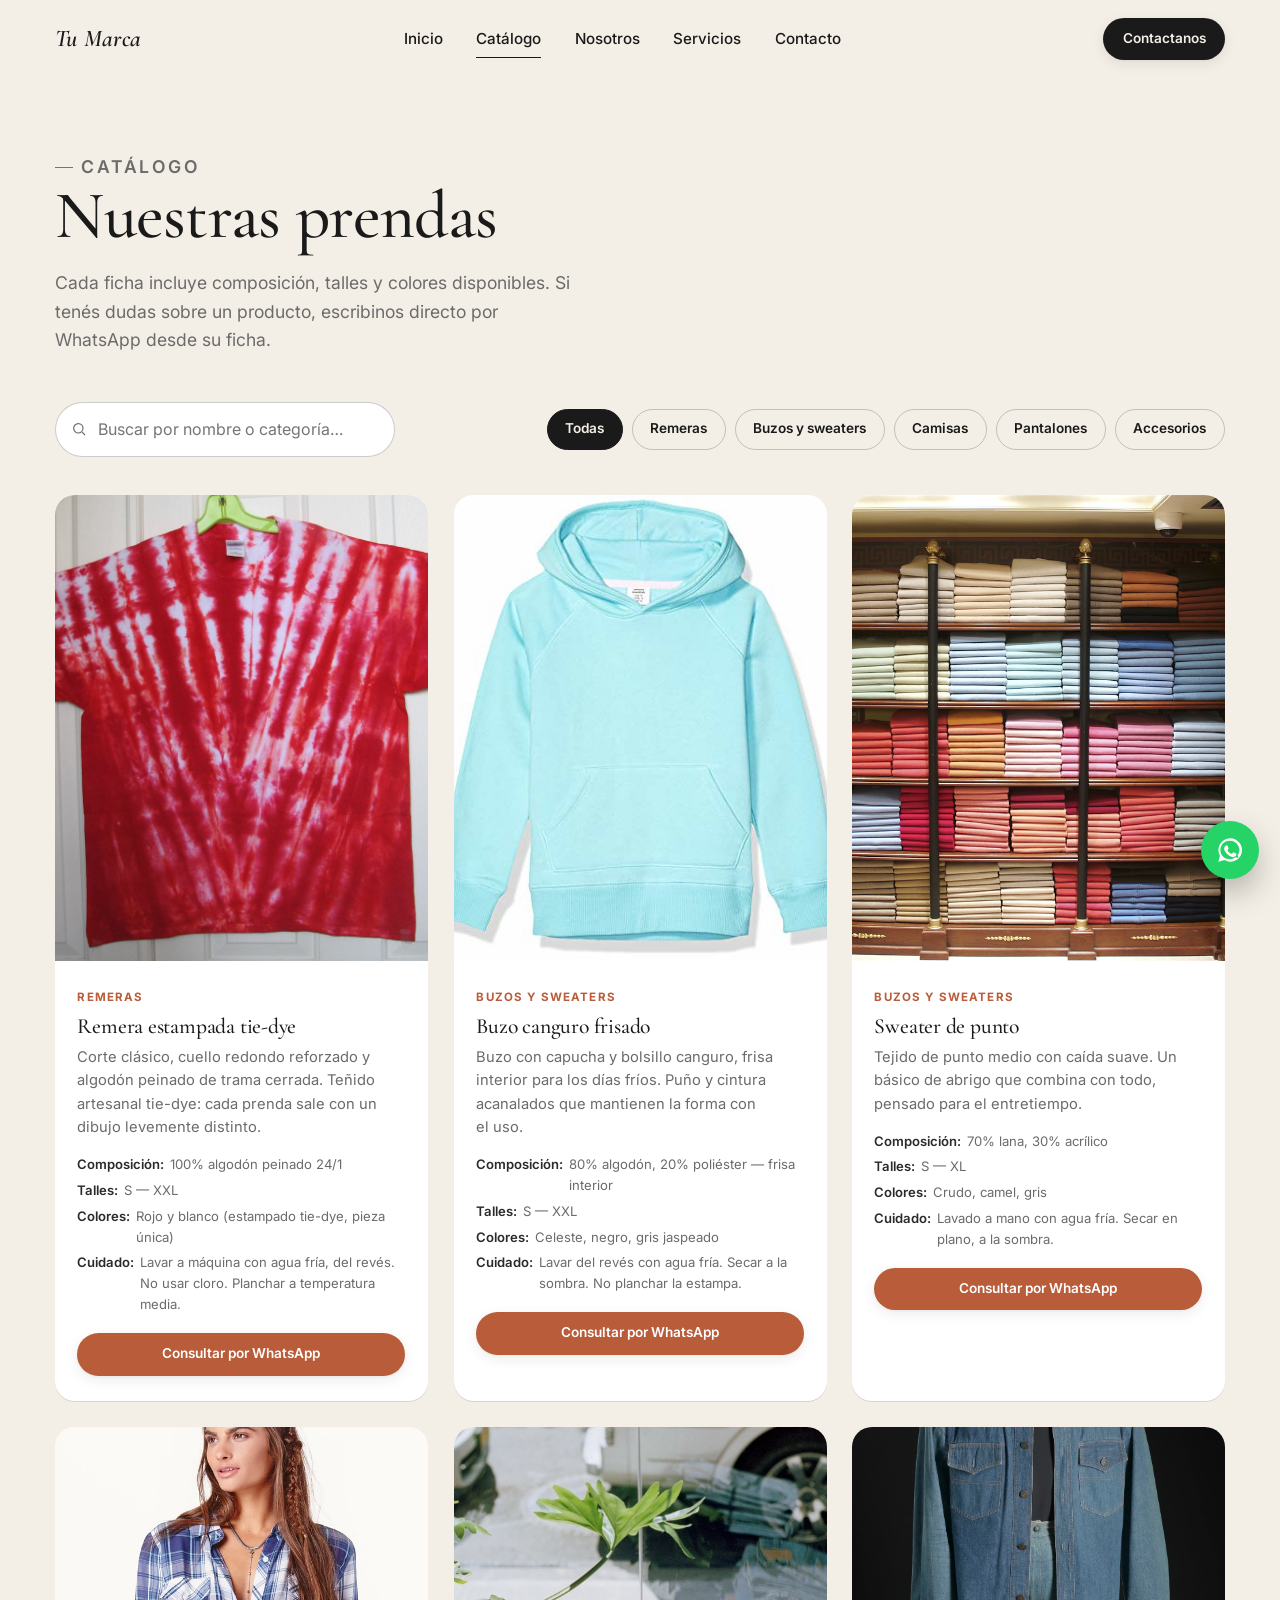
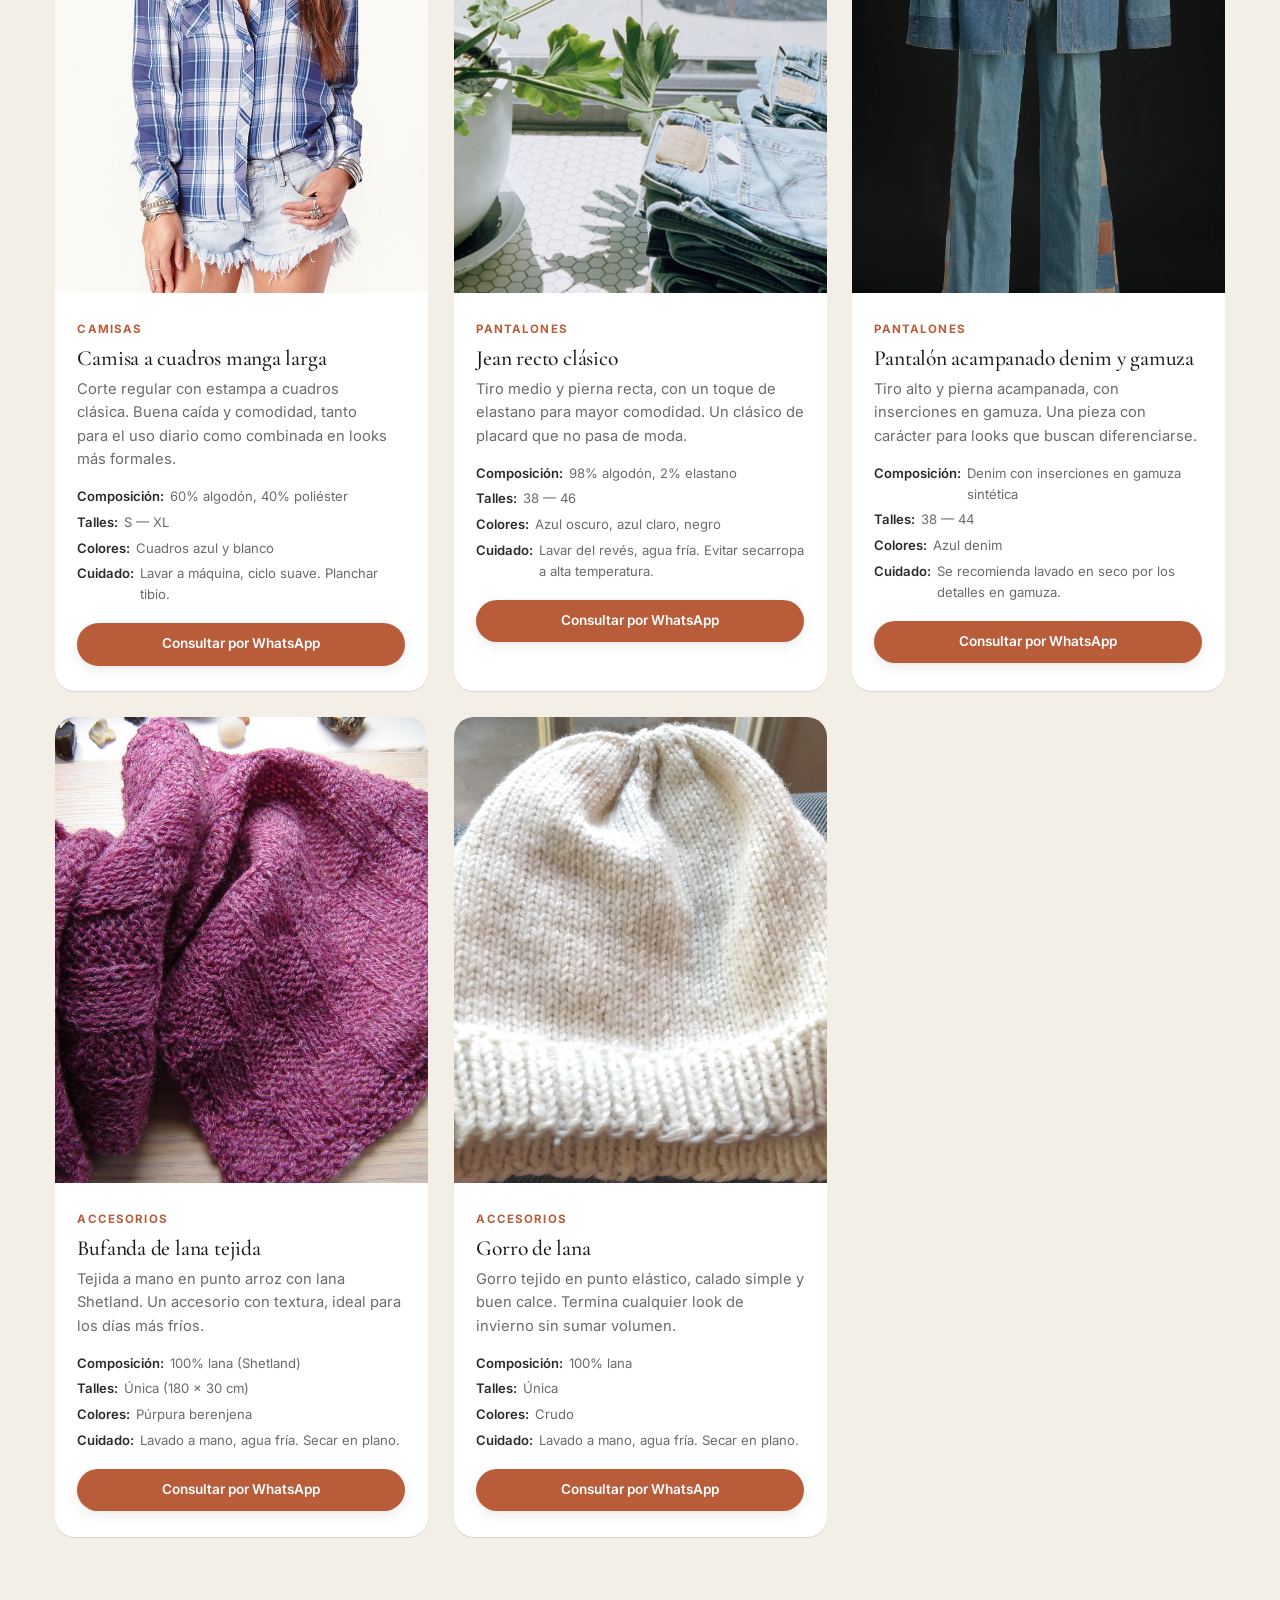
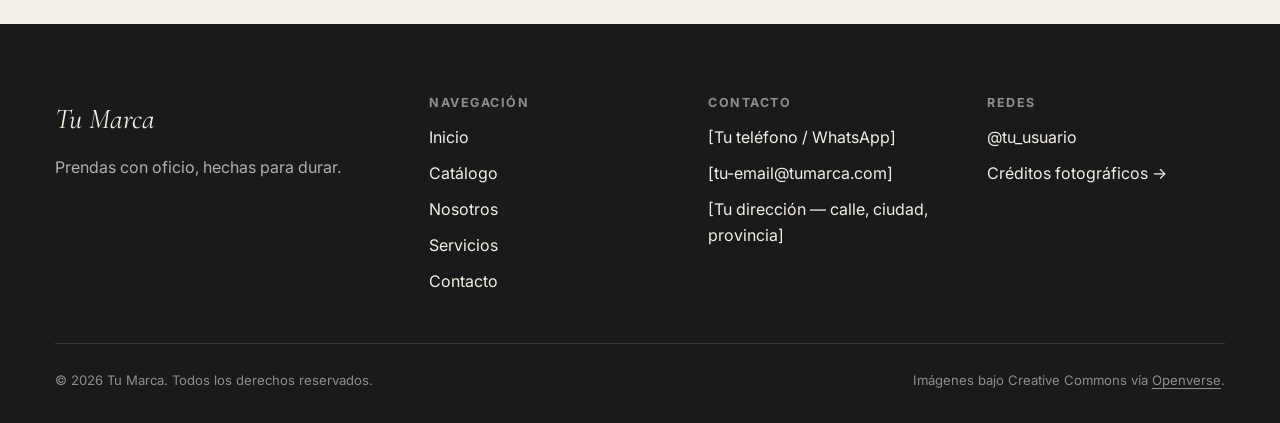
==== catalogo.html @ c833f9d9 "Sitio de Tu Marca" ====
<!doctype html>
<html lang="es">
<head>
  <meta charset="utf-8">
  <meta name="viewport" content="width=device-width, initial-scale=1">
  <title>Catálogo de indumentaria — Tu Marca</title>
  <meta name="description" content="Explorá el catálogo de indumentaria de Tu Marca: remeras, buzos, camisas, pantalones y accesorios con composición, talles y colores detallados.">
  <link rel="canonical" href="catalogo.html">

  <meta property="og:type" content="website">
  <meta property="og:title" content="Catálogo de indumentaria — Tu Marca">
  <meta property="og:description" content="Remeras, buzos, camisas, pantalones y accesorios con ficha técnica completa: composición, talles y colores.">
  <meta property="og:image" content="assets/img/product-tshirt.jpg">

  <link rel="icon" type="image/svg+xml" href="assets/img/favicon.svg">

  <link rel="preconnect" href="https://fonts.googleapis.com">
  <link rel="preconnect" href="https://fonts.gstatic.com" crossorigin>
  <link rel="stylesheet" href="https://fonts.googleapis.com/css2?family=Cormorant+Garamond:ital,wght@0,500;0,600;1,500;1,600&family=Inter:wght@300;400;500;600;700&display=swap">
  <link rel="stylesheet" href="styles.css?v=20260706">
</head>
<body>
  <a class="skip-link" href="#main">Saltar al contenido</a>
  <div class="cursor" data-cursor-root aria-hidden="true">
    <span class="cursor-dot"></span>
    <span class="cursor-ring"></span>
  </div>

  <header class="nav">
    <div class="container nav-inner">
      <a class="nav-logo" href="index.html">Tu Marca</a>
      <nav class="nav-links" aria-label="Principal">
        <a class="nav-link" href="index.html">Inicio</a>
        <a class="nav-link is-active" href="catalogo.html">Catálogo</a>
        <a class="nav-link" href="nosotros.html">Nosotros</a>
        <a class="nav-link" href="servicios.html">Servicios</a>
        <a class="nav-link" href="contacto.html">Contacto</a>
      </nav>
      <a class="btn btn-primary btn-sm nav-cta" href="contacto.html">Contactanos</a>
      <button class="nav-burger" data-nav-burger aria-expanded="false" aria-label="Abrir menú">
        <span></span><span></span><span></span>
      </button>
    </div>
  </header>

  <div class="nav-mobile" data-nav-mobile data-open="false">
    <nav class="nav-mobile-list" aria-label="Menú móvil">
      <a href="index.html">Inicio</a>
      <a href="catalogo.html">Catálogo</a>
      <a href="nosotros.html">Nosotros</a>
      <a href="servicios.html">Servicios</a>
      <a href="contacto.html">Contacto</a>
    </nav>
    <p class="nav-mobile-foot">Tu Marca Indumentaria</p>
  </div>

  <main id="main">
    <section class="page-header container">
      <p class="kicker">Catálogo</p>
      <h1>Nuestras prendas</h1>
      <p>Cada ficha incluye composición, talles y colores disponibles. Si tenés dudas sobre un producto, escribinos directo por WhatsApp desde su ficha.</p>
    </section>

    <section class="section" style="padding-top:0;">
      <div class="container">
        <div class="catalog-controls">
          <div class="catalog-search">
            <svg viewBox="0 0 24 24" fill="none" stroke="currentColor" stroke-width="1.8" aria-hidden="true"><circle cx="11" cy="11" r="7"/><path d="M21 21l-4.3-4.3"/></svg>
            <input type="search" placeholder="Buscar por nombre o categoría…" aria-label="Buscar producto" data-catalog-search>
          </div>
          <div class="catalog-filters" data-catalog-filters role="group" aria-label="Filtrar por categoría"></div>
        </div>

        <div class="card-grid" data-catalog-grid data-reveal></div>

        <p class="catalog-empty" data-catalog-empty>No encontramos productos con ese criterio. Probá con otra palabra o <a href="contacto.html" style="text-decoration:underline;">consultanos directamente</a>.</p>

        <noscript>
          <p style="margin-bottom:1rem;">Activá JavaScript para ver el catálogo interactivo. Mientras tanto, estas son nuestras líneas de producto: remeras, buzos y sweaters, camisas, pantalones y accesorios. Escribinos por WhatsApp o por los datos en la página de <a href="contacto.html" style="text-decoration:underline;">Contacto</a> para conocer el detalle de cada prenda.</p>
        </noscript>
      </div>
    </section>
  </main>

  <footer class="footer">
    <div class="container">
      <div class="footer-grid">
        <div class="footer-col">
          <div class="footer-logo">Tu Marca</div>
          <p style="color:rgba(244,239,230,.7); max-width: 30ch;" data-bind="tagline">Prendas con oficio, hechas para durar.</p>
        </div>
        <div class="footer-col">
          <h4>Navegación</h4>
          <ul>
            <li><a href="index.html">Inicio</a></li>
            <li><a href="catalogo.html">Catálogo</a></li>
            <li><a href="nosotros.html">Nosotros</a></li>
            <li><a href="servicios.html">Servicios</a></li>
            <li><a href="contacto.html">Contacto</a></li>
          </ul>
        </div>
        <div class="footer-col">
          <h4>Contacto</h4>
          <ul>
            <li><span data-bind="phoneDisplay">[Tu teléfono / WhatsApp]</span></li>
            <li><span data-bind="email">[tu-email@tumarca.com]</span></li>
            <li><span data-bind="address">[Tu dirección]</span></li>
          </ul>
        </div>
        <div class="footer-col">
          <h4>Redes</h4>
          <ul>
            <li><a href="#" data-bind-href="instagramUrl" data-bind="instagramHandle" target="_blank" rel="noopener">@tu_usuario</a></li>
            <li><a href="creditos.html">Créditos fotográficos →</a></li>
          </ul>
        </div>
      </div>
      <div class="footer-bottom">
        <span>© <span data-year></span> Tu Marca. Todos los derechos reservados.</span>
        <span>Imágenes bajo Creative Commons vía <a href="https://openverse.org" target="_blank" rel="noopener">Openverse</a>.</span>
      </div>
    </div>
  </footer>

  <a class="wa-float" data-wa-float target="_blank" rel="noopener" aria-label="Escribinos por WhatsApp" href="#">
    <svg viewBox="0 0 24 24" fill="currentColor" aria-hidden="true"><path d="M12 2a10 10 0 00-8.6 15L2 22l5.2-1.4A10 10 0 1012 2zm0 2a8 8 0 016.9 12.1l-.3.5.6 2.2-2.3-.6-.5.3A8 8 0 1112 4zm-3.4 4.4c-.2 0-.5.1-.7.4-.2.2-.9.9-.9 2.1 0 1.2.9 2.4 1 2.6.1.1 1.8 2.8 4.4 3.8 2.2.9 2.6.7 3.1.6.5-.1 1.6-.6 1.8-1.3.2-.6.2-1.2.2-1.3-.1-.1-.3-.2-.5-.3-.2-.1-1.6-.8-1.8-.9-.2-.1-.4-.1-.6.1-.2.3-.7.9-.8 1-.1.2-.3.2-.5.1-.2-.1-1.1-.4-2-1.2-.7-.7-1.2-1.4-1.4-1.7-.1-.2 0-.4.1-.5l.4-.5c.1-.2.2-.3.3-.5.1-.2 0-.4 0-.5-.1-.1-.6-1.5-.9-2-.2-.5-.4-.4-.6-.4z"/></svg>
  </a>

  <script defer src="lib/gsap.min.js?v=20260706"></script>
  <script defer src="lib/ScrollTrigger.min.js?v=20260706"></script>
  <script defer src="lib/manifest.js?v=20260706"></script>
  <script defer src="main.js?v=20260706"></script>
</body>
</html>
---- styles.css ----
/* =============================================================
   TU MARCA — hoja de estilos única
   Organizada por secciones. Ver README.md para instrucciones de edición.
   ============================================================= */

/* =============================================================
   1. Tokens
   ============================================================= */
:root {
  --bg: #f4efe6;
  --bg-2: #e8dfd0;
  --paper: #ffffff;
  --ink: #1a1a1a;
  --ink-soft: #2a2a2a;
  --ink-mute: #6b6b6b;
  --accent: #b85c3a;
  --accent-soft: #d98a63;
  --accent-2: #3d4a5c;
  --line: rgba(26, 26, 26, 0.12);
  --line-strong: rgba(26, 26, 26, 0.22);

  --serif: "Cormorant Garamond", "Times New Roman", serif;
  --sans: "Inter", -apple-system, BlinkMacSystemFont, "Segoe UI", system-ui, sans-serif;

  --ease-out: cubic-bezier(0.16, 1, 0.3, 1);
  --ease-in: cubic-bezier(0.7, 0, 0.84, 0);
  --ease-soft: cubic-bezier(0.25, 0.46, 0.45, 0.94);

  --nav-h: 78px;
  --container: 1240px;
}

/* =============================================================
   2. Reset & base
   ============================================================= */
*, *::before, *::after { box-sizing: border-box; margin: 0; }
html {
  -webkit-text-size-adjust: 100%;
  tab-size: 2;
  overflow-x: clip;
  scroll-behavior: smooth;
}
@media (prefers-reduced-motion: reduce) { html { scroll-behavior: auto; } }
body {
  font-family: var(--sans);
  font-size: 16px;
  line-height: 1.6;
  color: var(--ink);
  background: var(--bg);
  -webkit-font-smoothing: antialiased;
  -moz-osx-font-smoothing: grayscale;
  text-rendering: optimizeLegibility;
  overflow-x: clip;
  overscroll-behavior-y: none;
}
img, svg, video { display: block; max-width: 100%; }
img { height: auto; }
button { font: inherit; color: inherit; cursor: pointer; border: 0; background: none; }
a { color: inherit; text-decoration: none; }
p { text-wrap: pretty; }
h1, h2, h3, h4 { text-wrap: balance; line-height: 1.05; letter-spacing: -0.01em; font-family: var(--serif); font-weight: 500; }
ul { list-style: none; padding: 0; }
::selection { background: var(--accent); color: var(--paper); }
:focus-visible { outline: 2px solid var(--accent); outline-offset: 3px; border-radius: 4px; }

/* =============================================================
   3. Utilities
   ============================================================= */
.container { width: 100%; max-width: var(--container); margin-inline: auto; padding-inline: 1.4rem; }
@media (min-width: 720px) { .container { padding-inline: 2.2rem; } }

.sr-only {
  position: absolute; width: 1px; height: 1px; padding: 0; margin: -1px;
  overflow: hidden; clip: rect(0,0,0,0); white-space: nowrap; border: 0;
}
.skip-link {
  position: fixed; top: -100px; left: 1rem; z-index: 9999;
  padding: .7rem 1.1rem; background: var(--ink); color: var(--bg);
  border-radius: 8px; font-weight: 600; transition: top .3s var(--ease-out);
}
.skip-link:focus { top: 1rem; }

.kicker {
  display: inline-flex; align-items: center; gap: .5rem;
  font-family: var(--sans); font-size: .78rem; font-weight: 600;
  letter-spacing: .16em; text-transform: uppercase; color: var(--accent);
}
.kicker::before { content: ""; width: 18px; height: 1px; background: var(--accent); }

.eyebrow { color: var(--ink-mute); font-size: .95rem; }

.btn {
  display: inline-flex; align-items: center; justify-content: center; gap: .5rem;
  padding: .95rem 1.7rem; border-radius: 999px; font-weight: 600; font-size: .95rem;
  white-space: nowrap;
  box-shadow: 0 4px 14px rgba(26,26,26,0.08), 0 1px 3px rgba(26,26,26,0.06);
  transition: transform .45s var(--ease-soft), box-shadow .45s var(--ease-soft), background-color .3s, color .3s;
}
.btn:hover { transform: translateY(-3px); }
.btn:active { transform: translateY(-1px); transition-duration: .12s; }
.btn-primary { background: var(--ink); color: var(--bg); }
.btn-primary:hover { box-shadow: 0 22px 44px rgba(26,26,26,0.22), 0 10px 20px rgba(184,92,58,0.18); }
.btn-ghost { background: transparent; color: var(--ink); border: 1.5px solid var(--line-strong); box-shadow: none; }
.btn-ghost:hover { border-color: var(--ink); box-shadow: 0 14px 30px rgba(26,26,26,0.1); }
.btn-accent { background: var(--accent); color: var(--paper); }
.btn-accent:hover { box-shadow: 0 22px 44px rgba(184,92,58,0.32); }
.btn-sm { padding: .65rem 1.2rem; font-size: .85rem; }
.btn-block { width: 100%; }

/* =============================================================
   4. Typography
   ============================================================= */
.section-head { max-width: 46rem; margin-bottom: 2.6rem; }
.section-head h2 { font-size: clamp(2rem, 4.4vw, 3.1rem); margin-top: .6rem; }
.section-head p { color: var(--ink-mute); font-size: 1.08rem; margin-top: .9rem; max-width: 40ch; }
.hairline { border: 0; border-top: 1px solid var(--line); margin-block: 4rem; }
em { font-style: italic; color: var(--accent); }

/* Reveal-on-scroll — universal */
[data-reveal] {
  opacity: 0; transform: translateY(34px);
  transition: opacity .85s var(--ease-soft), transform .85s var(--ease-soft);
}
[data-reveal].is-revealed { opacity: 1; transform: none; }
/* ⚠️ Defensive: split-text targets never get stuck invisible if JS is stale */
.reveal[data-split] { opacity: 1; transform: none; }
[data-split] .split-word, [data-split] .split-char {
  display: inline-block; opacity: 1; transform: none;
}

/* =============================================================
   5. Components
   ============================================================= */

/* --- Custom cursor --- */
.cursor {
  position: fixed; top: 0; left: 0; pointer-events: none; z-index: 9999;
  display: none; mix-blend-mode: difference; opacity: 0;
  transition: opacity .25s var(--ease-out);
}
.cursor.is-ready { opacity: 1; }
@media (hover: hover) and (pointer: fine) { .cursor { display: block; } }
.cursor-dot, .cursor-ring { position: fixed; top: 0; left: 0; pointer-events: none; will-change: transform; }
.cursor-dot { width: 6px; height: 6px; margin: -3px; background: var(--paper); border-radius: 50%; }
.cursor-ring {
  width: 34px; height: 34px; margin: -17px; border: 1px solid var(--paper); border-radius: 50%;
  transition: width .35s var(--ease-out), height .35s var(--ease-out), margin .35s var(--ease-out);
}
.cursor.is-interactive .cursor-ring { width: 52px; height: 52px; margin: -26px; }
.has-cursor, .has-cursor a, .has-cursor button { cursor: none; }

/* --- Nav --- */
.nav {
  position: fixed; top: 0; inset-inline: 0; z-index: 100; height: var(--nav-h);
  display: flex; align-items: center;
  transition: background-color .4s var(--ease-out), backdrop-filter .4s var(--ease-out), box-shadow .4s var(--ease-out);
}
.nav.is-scrolled {
  background: rgba(244,239,230,0.92); backdrop-filter: blur(12px); -webkit-backdrop-filter: blur(12px);
  box-shadow: 0 1px 0 var(--line);
}
.nav-inner { display: flex; align-items: center; justify-content: space-between; gap: 1rem; width: 100%; }
.nav-logo { font-family: var(--serif); font-style: italic; font-size: 1.5rem; font-weight: 600; letter-spacing: .01em; }
.nav-links { display: none; align-items: center; gap: 2.1rem; }
@media (min-width: 960px) { .nav-links { display: flex; } }
.nav-link { position: relative; font-size: .95rem; font-weight: 500; padding: .3rem 0; }
.nav-link::after {
  content: ""; position: absolute; left: 0; right: 0; bottom: -2px; height: 1px; background: currentColor;
  transform: scaleX(0); transform-origin: right; transition: transform .45s var(--ease-soft);
}
.nav-link:hover::after, .nav-link.is-active::after { transform: scaleX(1); transform-origin: left; }
.nav-cta { display: none; }
@media (min-width: 960px) { .nav-cta { display: inline-flex; } }
.nav-burger {
  display: grid; place-items: center; width: 44px; height: 44px; gap: 5px;
}
@media (min-width: 960px) { .nav-burger { display: none; } }
.nav-burger span { display: block; width: 22px; height: 1.5px; background: var(--ink); transition: transform .35s var(--ease-soft), opacity .3s; }
.nav-burger[aria-expanded="true"] span:nth-child(1) { transform: translateY(6.5px) rotate(45deg); }
.nav-burger[aria-expanded="true"] span:nth-child(2) { opacity: 0; }
.nav-burger[aria-expanded="true"] span:nth-child(3) { transform: translateY(-6.5px) rotate(-45deg); }

.nav-mobile {
  position: fixed; inset: 0; z-index: 90; background: var(--ink); color: var(--bg);
  display: grid; place-items: center; clip-path: inset(0 0 100% 0);
  transition: clip-path .65s var(--ease-soft);
}
.nav-mobile[data-open="true"] { clip-path: inset(0); }
.nav-mobile-list { display: flex; flex-direction: column; align-items: center; gap: 1.6rem; text-align: center; }
.nav-mobile-list a { font-family: var(--serif); font-style: italic; font-size: 2rem; }
.nav-mobile-foot { position: absolute; bottom: 2.4rem; left: 0; right: 0; text-align: center; color: rgba(244,239,230,.6); font-size: .85rem; }

/* --- Marquee ticker (differentials) --- */
.marquee { overflow: hidden; position: relative; background: var(--ink); color: var(--bg); padding-block: 1rem; }
.marquee::before, .marquee::after {
  content: ""; position: absolute; top: 0; bottom: 0; width: 60px; z-index: 2; pointer-events: none;
}
.marquee::before { left: 0; background: linear-gradient(90deg, var(--ink), transparent); }
.marquee::after { right: 0; background: linear-gradient(270deg, var(--ink), transparent); }
.marquee-track { display: inline-flex; gap: 2.4rem; white-space: nowrap; will-change: transform; }
.marquee-track span { font-family: var(--serif); font-style: italic; font-size: 1.3rem; opacity: .92; }
.marquee-track .dot { color: var(--accent-soft); font-style: normal; }

/* --- Texture gallery (signature effect) --- */
.texture-gallery { overflow: hidden; position: relative; }
.texture-track { display: inline-flex; gap: 1.1rem; will-change: transform; }
.texture-card {
  position: relative; width: 240px; height: 300px; flex: 0 0 auto; border-radius: 18px; overflow: hidden;
  isolation: isolate;
}
.texture-card img {
  width: 100%; height: 100%; object-fit: cover;
  transition: transform 1.2s var(--ease-soft), filter .6s;
  filter: saturate(1.05);
}
.texture-card:hover img { transform: scale(1.1); filter: saturate(1.25) brightness(1.04); }
.texture-card figcaption {
  position: absolute; left: 0; right: 0; bottom: 0; padding: 1rem 1.1rem;
  background: linear-gradient(0deg, rgba(26,26,26,.78), transparent);
  color: var(--paper); font-family: var(--serif); font-style: italic; font-size: 1.05rem;
}

/* --- Cards (products) --- */
.card-grid { display: grid; gap: 1.6rem; grid-template-columns: 1fr; }
@media (min-width: 640px) { .card-grid { grid-template-columns: repeat(2, 1fr); } }
@media (min-width: 960px) { .card-grid { grid-template-columns: repeat(3, 1fr); } }

.product-card {
  position: relative; background: var(--paper); border-radius: 20px; overflow: hidden;
  box-shadow: 0 1px 0 var(--line);
  --rx: 0deg; --ry: 0deg;
  transform: perspective(900px) rotateX(var(--rx)) rotateY(var(--ry));
  transform-style: preserve-3d;
  transition: transform .55s var(--ease-soft), box-shadow .55s var(--ease-soft);
}
.product-card:hover {
  transition-duration: .15s;
  box-shadow: 0 50px 90px -30px rgba(184,92,58,0.28), 0 20px 40px -15px rgba(26,26,26,0.22);
}
.product-figure { aspect-ratio: 4/5; overflow: hidden; background: var(--bg-2); }
.product-figure img {
  width: 100%; height: 100%; object-fit: cover;
  transition: transform .9s var(--ease-soft), filter .55s;
}
.product-card:hover .product-figure img { transform: scale(1.08); filter: saturate(1.12) brightness(1.03); }
.product-body { padding: 1.4rem 1.4rem 1.6rem; transform: translateZ(30px); }
.product-tag {
  display: inline-block; font-size: .72rem; font-weight: 700; letter-spacing: .1em; text-transform: uppercase;
  color: var(--accent); margin-bottom: .5rem;
}
.product-body h3 { font-size: 1.35rem; margin-bottom: .5rem; }
.product-body p.product-desc { color: var(--ink-mute); font-size: .92rem; margin-bottom: .9rem; }
.product-specs { display: grid; gap: .3rem; font-size: .82rem; color: var(--ink-soft); margin-bottom: 1.1rem; }
.product-specs dt { font-weight: 600; display: inline; }
.product-specs dd { display: inline; margin: 0; color: var(--ink-mute); }
.product-specs div { display: flex; gap: .35rem; }

/* --- Catalog controls --- */
.catalog-controls {
  display: flex; flex-direction: column; gap: 1.1rem; margin-bottom: 2.4rem;
}
@media (min-width: 720px) { .catalog-controls { flex-direction: row; align-items: center; justify-content: space-between; } }
.catalog-search { position: relative; max-width: 340px; width: 100%; }
.catalog-search input {
  width: 100%; padding: .85rem 1.1rem .85rem 2.6rem; border-radius: 999px; border: 1.5px solid var(--line-strong);
  background: var(--paper); font: inherit; color: var(--ink);
}
.catalog-search svg { position: absolute; left: 1rem; top: 50%; transform: translateY(-50%); width: 16px; height: 16px; color: var(--ink-mute); }
.catalog-filters { display: flex; flex-wrap: wrap; gap: .55rem; }
.filter-pill {
  padding: .55rem 1.1rem; border-radius: 999px; border: 1.5px solid var(--line-strong); font-size: .85rem; font-weight: 600;
  transition: background-color .3s, color .3s, border-color .3s;
}
.filter-pill.is-active, .filter-pill:hover { background: var(--ink); color: var(--bg); border-color: var(--ink); }
.catalog-empty { display: none; text-align: center; padding: 3.5rem 1rem; color: var(--ink-mute); }
.catalog-empty.is-visible { display: block; }

/* --- Forms --- */
.field { position: relative; margin-bottom: 1.2rem; }
.field label {
  display: block; font-size: .78rem; font-weight: 600; letter-spacing: .06em; text-transform: uppercase;
  color: var(--ink-mute); margin-bottom: .45rem;
}
.field input, .field textarea, .field select {
  width: 100%; padding: .9rem 1rem; border: 1.5px solid var(--line-strong); border-radius: 12px;
  background: var(--paper); font: inherit; color: var(--ink); transition: border-color .3s;
}
.field input:focus, .field textarea:focus, .field select:focus { border-color: var(--accent); }
.field textarea { min-height: 130px; resize: vertical; }
.form-note { font-size: .82rem; color: var(--ink-mute); margin-top: .8rem; }
.form-success {
  display: none; padding: 1.1rem 1.3rem; border-radius: 14px; background: rgba(184,92,58,.12);
  color: var(--ink); font-size: .92rem; margin-top: 1rem;
}
.form-success.is-visible { display: block; }

/* --- Footer --- */
.footer { background: var(--ink); color: var(--bg); padding-block: 4.5rem 2rem; }
.footer-grid { display: grid; gap: 2.6rem; grid-template-columns: 1fr; margin-bottom: 3rem; }
@media (min-width: 720px) { .footer-grid { grid-template-columns: 1.4fr 1fr 1fr 1fr; } }
.footer-logo { font-family: var(--serif); font-style: italic; font-size: 1.8rem; margin-bottom: .8rem; }
.footer-col h4 { font-family: var(--sans); font-size: .78rem; letter-spacing: .12em; text-transform: uppercase; color: rgba(244,239,230,.55); margin-bottom: 1rem; font-weight: 700; }
.footer-col ul { display: flex; flex-direction: column; gap: .65rem; }
.footer-col a:hover { color: var(--accent-soft); }
.footer-bottom {
  display: flex; flex-direction: column; gap: .8rem; padding-top: 1.6rem; border-top: 1px solid rgba(244,239,230,.14);
  font-size: .82rem; color: rgba(244,239,230,.55);
}
@media (min-width: 720px) { .footer-bottom { flex-direction: row; align-items: center; justify-content: space-between; } }
.footer-bottom a { text-decoration: underline; text-underline-offset: 3px; }

/* --- WhatsApp floating button --- */
.wa-float {
  position: fixed; right: 1.3rem; bottom: 1.3rem; z-index: 80;
  width: 58px; height: 58px; border-radius: 50%; background: #25D366; color: #fff;
  display: grid; place-items: center; box-shadow: 0 14px 30px rgba(0,0,0,.25);
  transition: transform .4s var(--ease-soft);
}
.wa-float:hover { transform: scale(1.08); }
.wa-float svg { width: 28px; height: 28px; }

/* =============================================================
   6. Sections
   ============================================================= */

/* --- Page header (inner pages) --- */
.page-header { padding-block: calc(var(--nav-h) + 3.6rem) 3rem; }
.page-header h1 { font-size: clamp(2.4rem, 6vw, 4.2rem); }
.page-header p { color: var(--ink-mute); font-size: 1.1rem; max-width: 48ch; margin-top: 1.1rem; }

/* --- Hero (index) --- */
.hero { position: relative; min-height: 100svh; display: flex; align-items: flex-end; overflow: hidden; }
.hero-bg { position: absolute; inset: 0; z-index: -2; }
.hero-bg img { width: 100%; height: 100%; object-fit: cover; }
.hero-bg-tint { position: absolute; inset: 0; z-index: -1; background: linear-gradient(0deg, rgba(26,26,26,.82) 0%, rgba(26,26,26,.32) 46%, rgba(26,26,26,.08) 100%); }
.hero-inner { position: relative; padding-block: 3rem 4.4rem; color: var(--bg); width: 100%; }
.hero-inner .kicker { color: var(--accent-soft); }
.hero-inner .kicker::before { background: var(--accent-soft); }
.hero-title { font-size: clamp(2.6rem, 7.4vw, 6rem); line-height: .98; margin-top: .8rem; max-width: 18ch; color: var(--bg); }
.hero-sub { margin-top: 1.3rem; font-size: 1.15rem; max-width: 42ch; color: rgba(244,239,230,.85); }
.hero-actions { display: flex; flex-wrap: wrap; gap: 1rem; margin-top: 2.1rem; }
.hero-actions .btn-ghost { color: var(--bg); border-color: rgba(244,239,230,.4); }
.hero-actions .btn-ghost:hover { border-color: var(--bg); }
.hero-scroll-cue {
  position: absolute; right: 2rem; bottom: 2rem; writing-mode: vertical-rl; font-size: .78rem;
  letter-spacing: .16em; text-transform: uppercase; color: rgba(244,239,230,.6); display: none;
}
@media (min-width: 960px) { .hero-scroll-cue { display: block; } }

/* --- Section paddings --- */
.section { padding-block: 5.5rem; }
.section-tight { padding-block: 3.5rem; }
.section-cream-2 { background: var(--bg-2); }
.section-ink { background: var(--ink); color: var(--bg); }
.section-ink .section-head p { color: rgba(244,239,230,.7); }

/* --- About summary (index) --- */
.about-summary { display: grid; gap: 2.6rem; grid-template-columns: 1fr; align-items: start; }
@media (min-width: 960px) { .about-summary { grid-template-columns: 0.7fr 1fr; gap: 4rem; } }
.about-summary-num { font-family: var(--serif); font-style: italic; font-size: 4rem; color: var(--accent); line-height: 1; }
.about-summary-text h2 { margin-top: .6rem; margin-bottom: 1.1rem; }
.about-summary-text p { font-size: 1.15rem; color: var(--ink-soft); max-width: 52ch; margin-top: .8rem; }
.about-summary-text .btn { margin-top: 1.6rem; }

/* --- Contact quick (index) --- */
.contact-quick { display: grid; gap: 2.6rem; grid-template-columns: 1fr; }
@media (min-width: 960px) { .contact-quick { grid-template-columns: 1fr 1fr; gap: 4rem; align-items: center; } }
.contact-quick-info h2 { margin-bottom: 1rem; }
.contact-quick-list { display: flex; flex-direction: column; gap: .9rem; margin-top: 1.6rem; }
.contact-quick-list a, .contact-quick-list span { display: flex; align-items: center; gap: .7rem; font-size: 1.02rem; }
.contact-quick-list svg { width: 18px; height: 18px; color: var(--accent); flex: none; }
.contact-quick-form { background: var(--paper); border-radius: 22px; padding: 2rem; }

/* --- Values / services grid --- */
.values-grid { display: grid; gap: 1.5rem; grid-template-columns: 1fr; }
@media (min-width: 640px) { .values-grid { grid-template-columns: repeat(2, 1fr); } }
@media (min-width: 1280px) { .values-grid { grid-template-columns: repeat(4, 1fr); } }
.value-card { background: var(--paper); border-radius: 18px; padding: 1.9rem; }
.value-card .icon { width: 40px; height: 40px; color: var(--accent); margin-bottom: 1.1rem; }
.value-card h3 { font-size: 1.25rem; margin-bottom: .6rem; }
.value-card p { color: var(--ink-mute); font-size: .95rem; }

/* --- Process steps (nosotros) --- */
.process-list { display: grid; gap: 2.6rem; }
.process-step { display: grid; gap: 1.6rem; grid-template-columns: 1fr; align-items: center; }
@media (min-width: 960px) { .process-step { grid-template-columns: 1fr 1fr; gap: 3.5rem; } }
.process-step:nth-child(even) .process-figure { order: 2; }
.process-figure { aspect-ratio: 4/3; border-radius: 20px; overflow: hidden; }
.process-figure img { width: 100%; height: 100%; object-fit: cover; }
.process-num { font-family: var(--serif); font-style: italic; color: var(--accent); font-size: 1.8rem; }
.process-text h3 { font-size: 1.7rem; margin: .5rem 0 .8rem; }
.process-text p { color: var(--ink-mute); }

/* --- Map --- */
.map-wrap { border-radius: 20px; overflow: hidden; aspect-ratio: 16/9; }
.map-wrap iframe { width: 100%; height: 100%; border: 0; }

/* --- Credits page --- */
.credits-list { display: flex; flex-direction: column; gap: 1rem; margin-top: 2rem; }
.credits-list li { padding: 1rem 1.2rem; background: var(--paper); border-radius: 12px; font-size: .92rem; }
.credits-list a { text-decoration: underline; text-underline-offset: 2px; }

/* =============================================================
   7. Effects
   ============================================================= */
@keyframes ambientZoom {
  0%, 100% { transform: scale(1.04); }
  50% { transform: scale(1.1); }
}
.hero-bg img { animation: ambientZoom 26s ease-in-out infinite; }

/* =============================================================
   8. Responsive helpers already inlined above per component
   ============================================================= */

/* =============================================================
   9. Reduced motion — only the truly intrusive stuff
   ============================================================= */
@media (prefers-reduced-motion: reduce) {
  .hero-bg img { animation: none; }
  /* Do NOT disable: tilt, hover, fades, marquee, reveals — see 04-critical-gotchas.md */
}
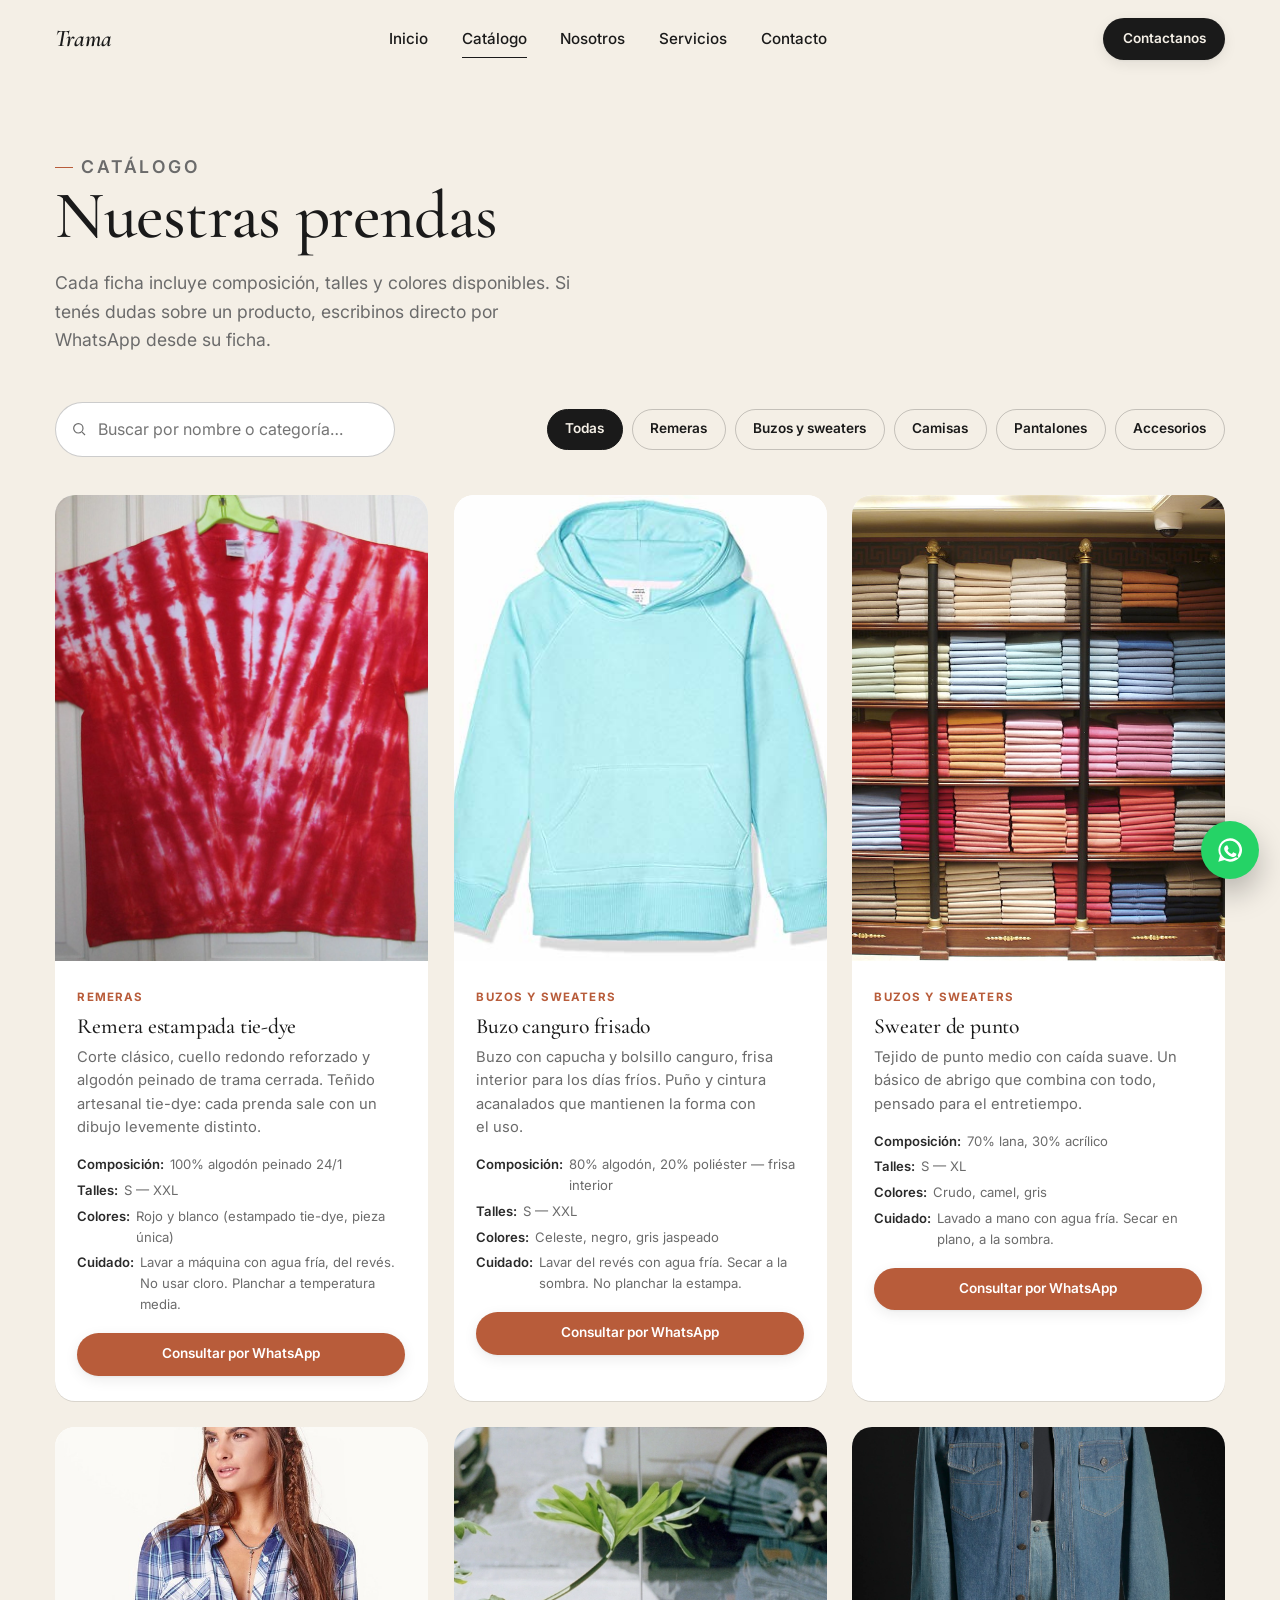
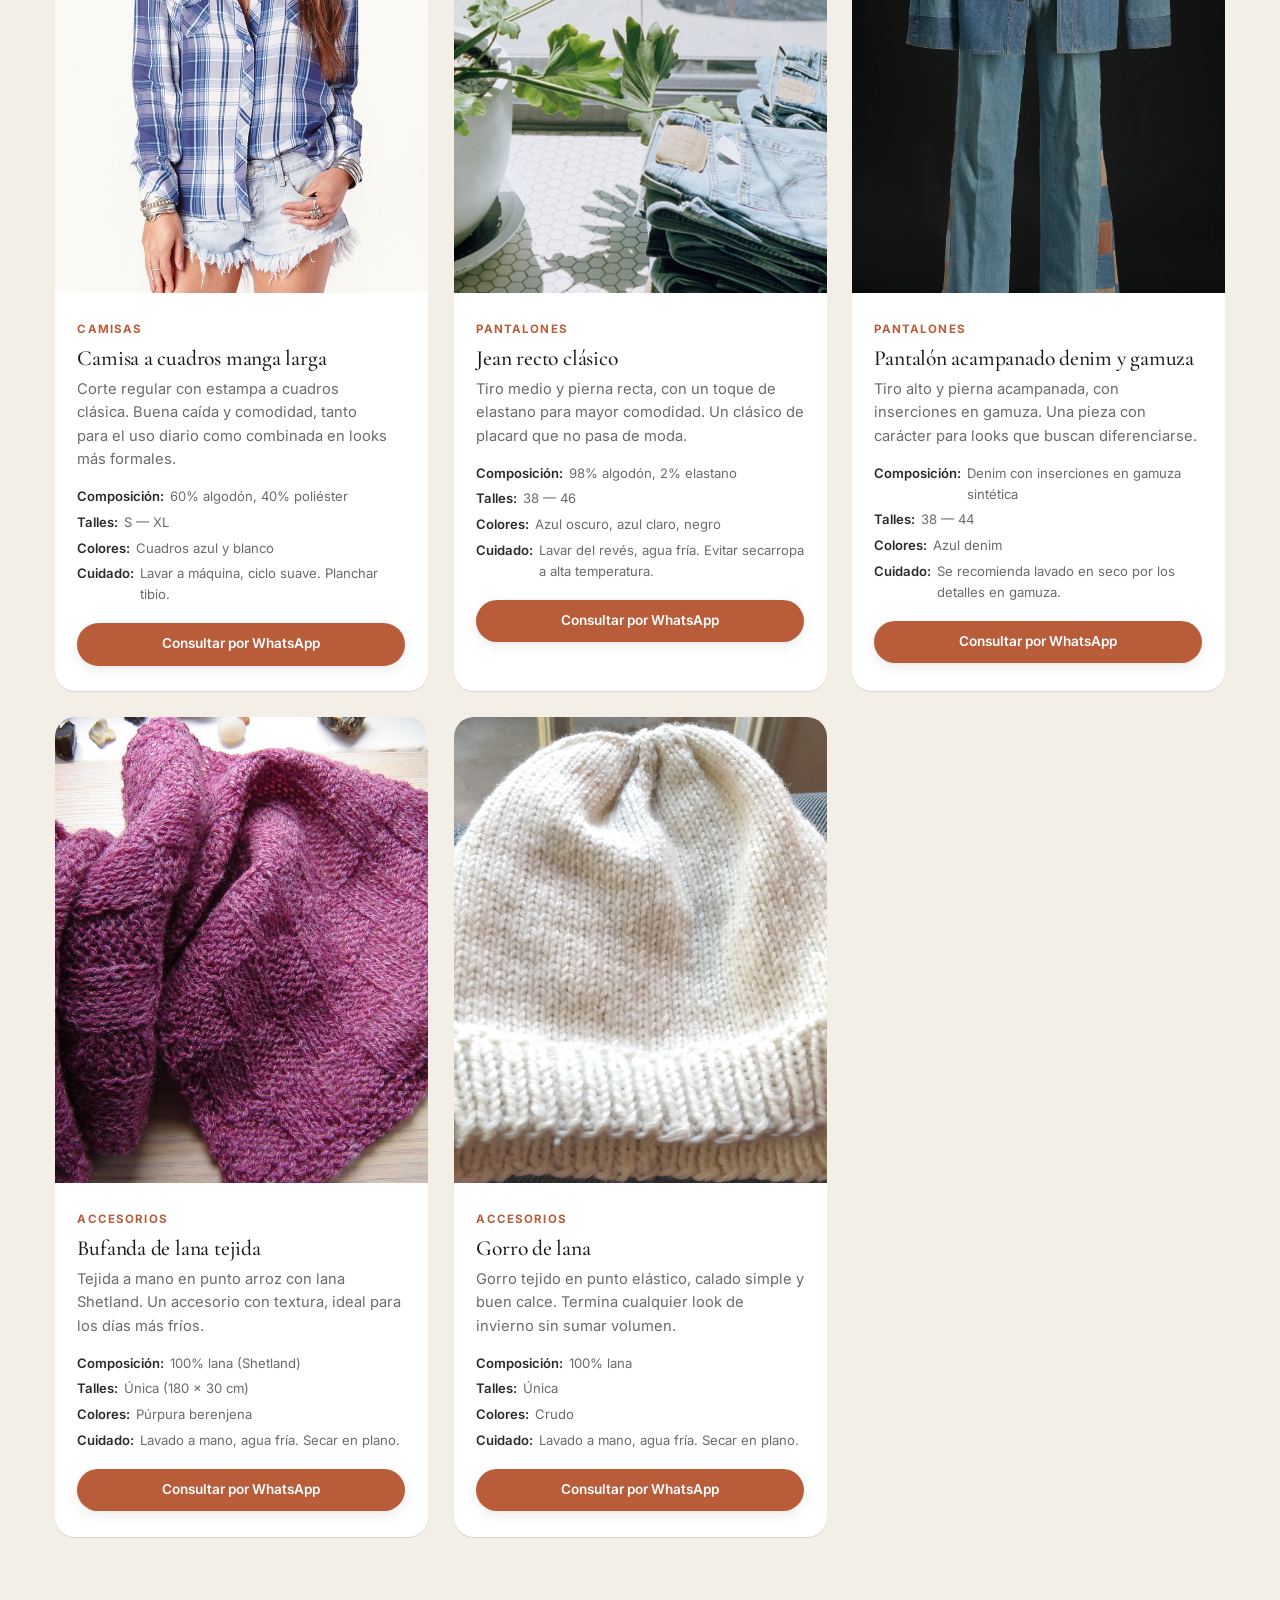
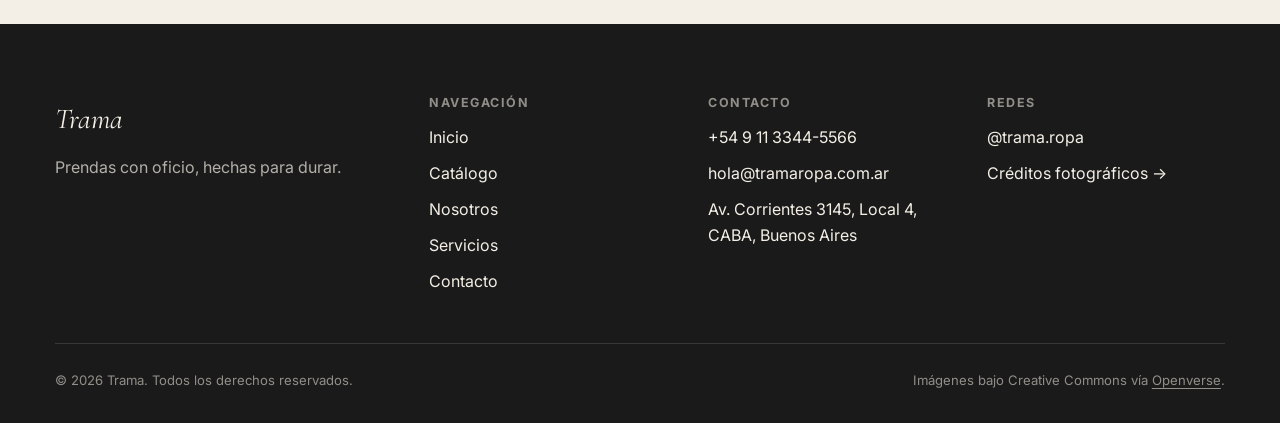
==== commit 5e73b08d: "Reemplaza los datos placeholder por la marca Trama Actualiza nombre, contacto, dirección, horarios e" ====
--- a/catalogo.html
+++ b/catalogo.html
@@ -3,12 +3,12 @@
 <head>
   <meta charset="utf-8">
   <meta name="viewport" content="width=device-width, initial-scale=1">
-  <title>Catálogo de indumentaria — Tu Marca</title>
-  <meta name="description" content="Explorá el catálogo de indumentaria de Tu Marca: remeras, buzos, camisas, pantalones y accesorios con composición, talles y colores detallados.">
+  <title>Catálogo de indumentaria — Trama</title>
+  <meta name="description" content="Explorá el catálogo de indumentaria de Trama: remeras, buzos, camisas, pantalones y accesorios con composición, talles y colores detallados.">
   <link rel="canonical" href="catalogo.html">
 
   <meta property="og:type" content="website">
-  <meta property="og:title" content="Catálogo de indumentaria — Tu Marca">
+  <meta property="og:title" content="Catálogo de indumentaria — Trama">
   <meta property="og:description" content="Remeras, buzos, camisas, pantalones y accesorios con ficha técnica completa: composición, talles y colores.">
   <meta property="og:image" content="assets/img/product-tshirt.jpg">
 
@@ -28,7 +28,7 @@
 
   <header class="nav">
     <div class="container nav-inner">
-      <a class="nav-logo" href="index.html">Tu Marca</a>
+      <a class="nav-logo" href="index.html">Trama</a>
       <nav class="nav-links" aria-label="Principal">
         <a class="nav-link" href="index.html">Inicio</a>
         <a class="nav-link is-active" href="catalogo.html">Catálogo</a>
@@ -51,7 +51,7 @@
       <a href="servicios.html">Servicios</a>
       <a href="contacto.html">Contacto</a>
     </nav>
-    <p class="nav-mobile-foot">Tu Marca Indumentaria</p>
+    <p class="nav-mobile-foot">Trama Indumentaria</p>
   </div>
 
   <main id="main">
@@ -86,7 +86,7 @@
     <div class="container">
       <div class="footer-grid">
         <div class="footer-col">
-          <div class="footer-logo">Tu Marca</div>
+          <div class="footer-logo">Trama</div>
           <p style="color:rgba(244,239,230,.7); max-width: 30ch;" data-bind="tagline">Prendas con oficio, hechas para durar.</p>
         </div>
         <div class="footer-col">
@@ -102,21 +102,21 @@
         <div class="footer-col">
           <h4>Contacto</h4>
           <ul>
-            <li><span data-bind="phoneDisplay">[Tu teléfono / WhatsApp]</span></li>
-            <li><span data-bind="email">[tu-email@tumarca.com]</span></li>
-            <li><span data-bind="address">[Tu dirección]</span></li>
+            <li><span data-bind="phoneDisplay">+54 9 11 3344-5566</span></li>
+            <li><span data-bind="email">hola@tramaropa.com.ar</span></li>
+            <li><span data-bind="address">Av. Corrientes 3145, CABA, Buenos Aires</span></li>
           </ul>
         </div>
         <div class="footer-col">
           <h4>Redes</h4>
           <ul>
-            <li><a href="#" data-bind-href="instagramUrl" data-bind="instagramHandle" target="_blank" rel="noopener">@tu_usuario</a></li>
+            <li><a href="#" data-bind-href="instagramUrl" data-bind="instagramHandle" target="_blank" rel="noopener">@trama.ropa</a></li>
             <li><a href="creditos.html">Créditos fotográficos →</a></li>
           </ul>
         </div>
       </div>
       <div class="footer-bottom">
-        <span>© <span data-year></span> Tu Marca. Todos los derechos reservados.</span>
+        <span>© <span data-year></span> Trama. Todos los derechos reservados.</span>
         <span>Imágenes bajo Creative Commons vía <a href="https://openverse.org" target="_blank" rel="noopener">Openverse</a>.</span>
       </div>
     </div>
